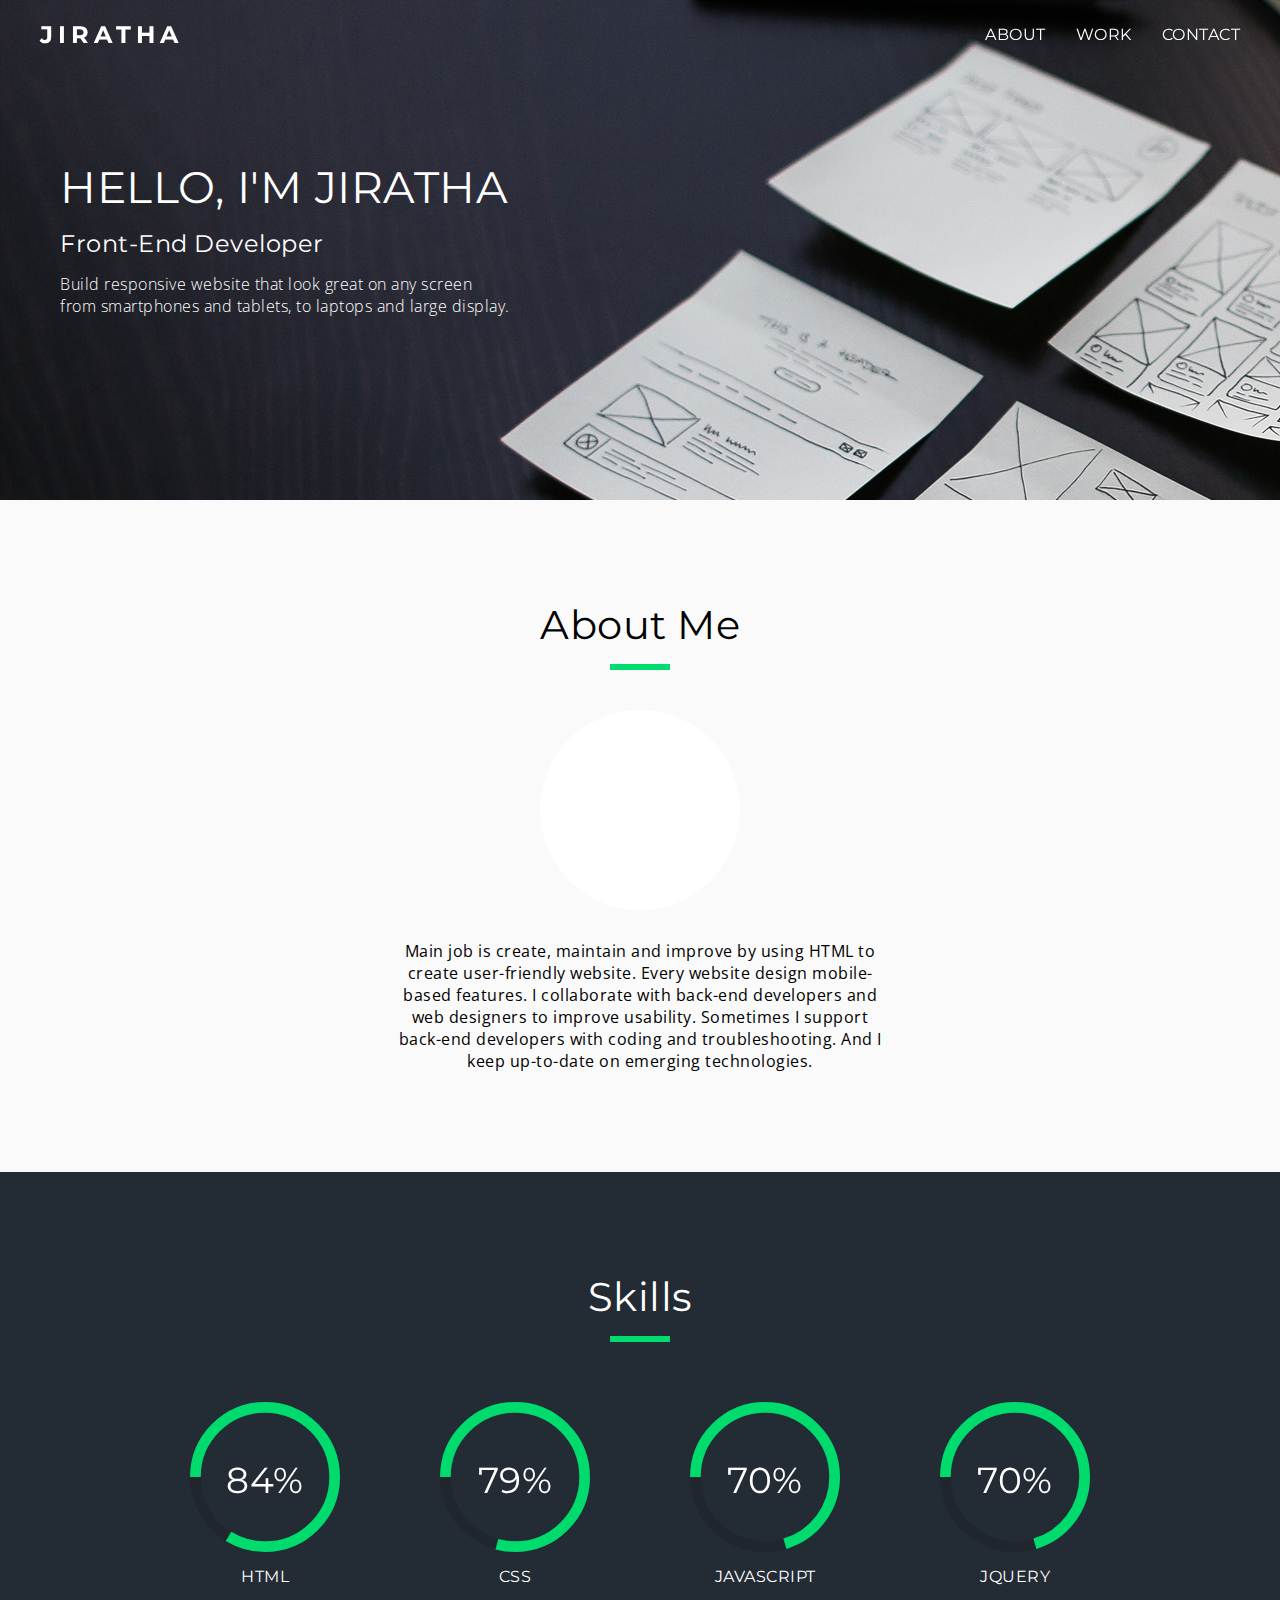
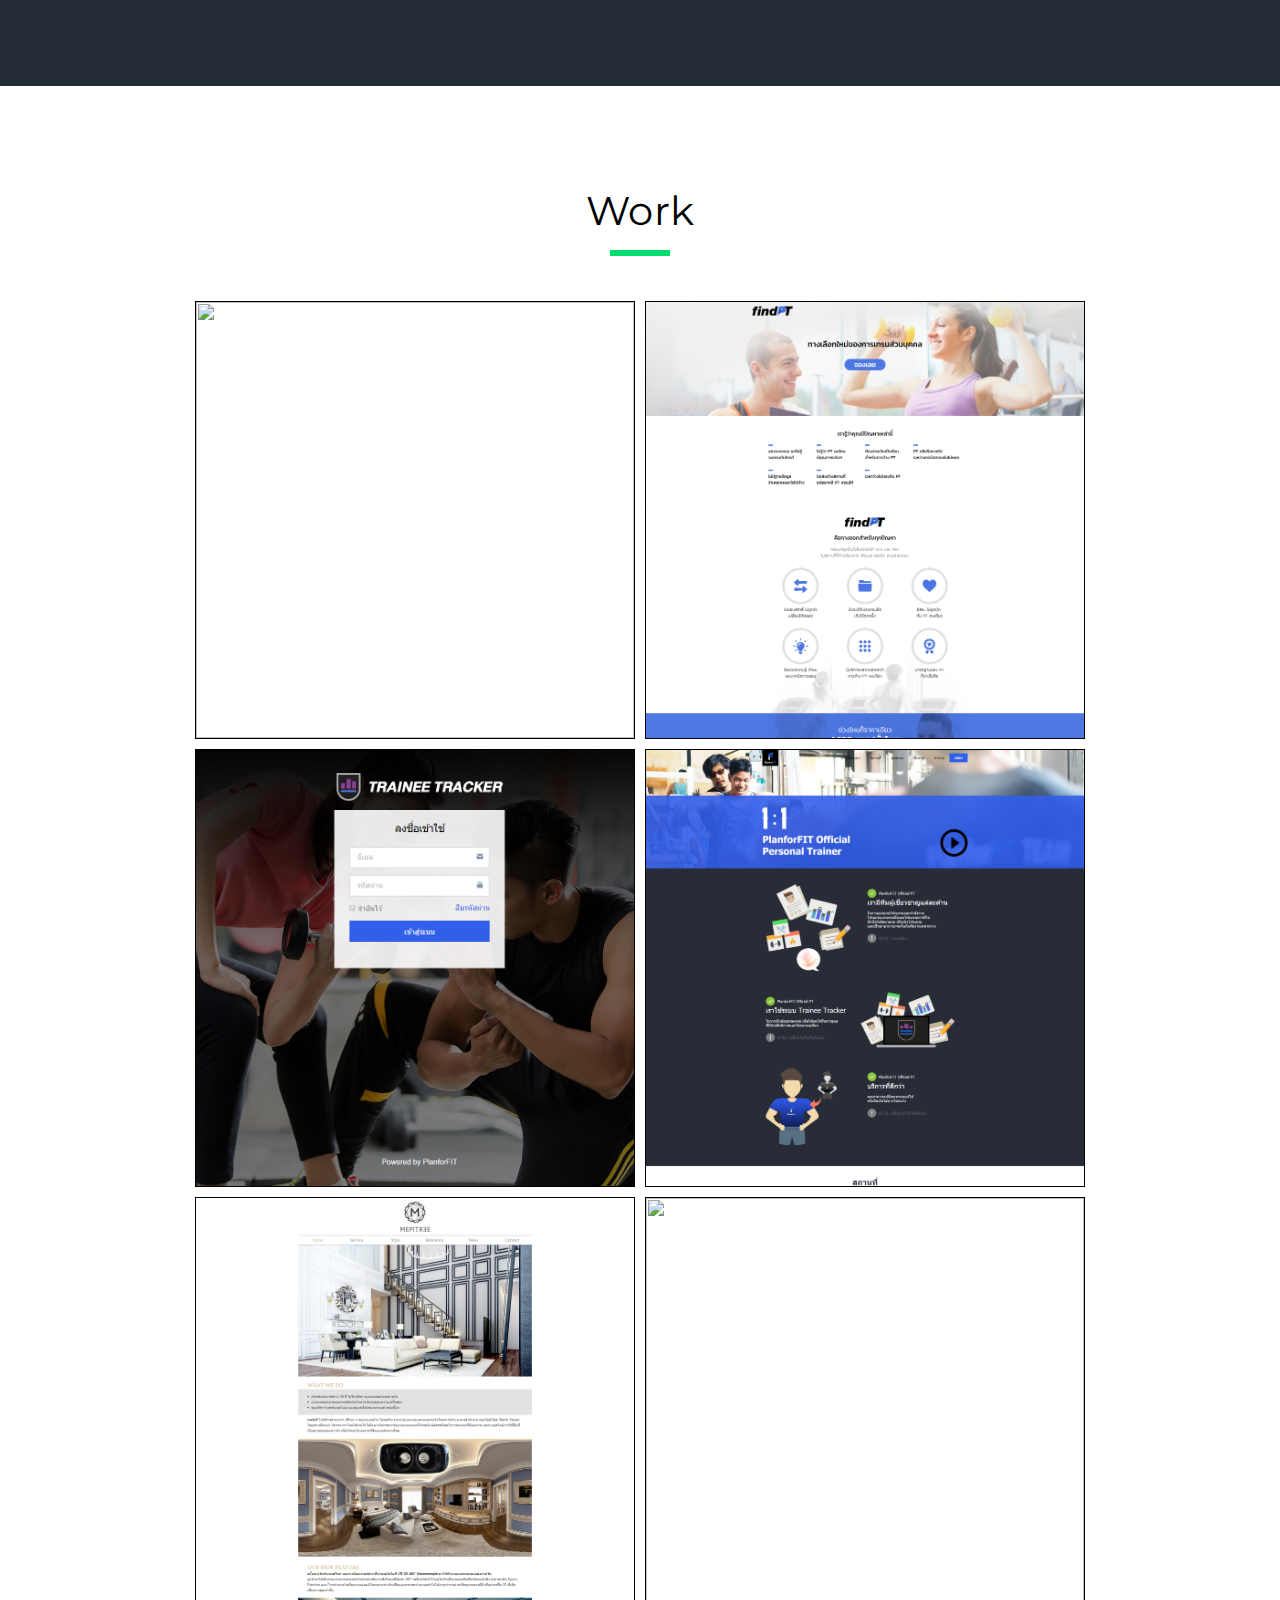
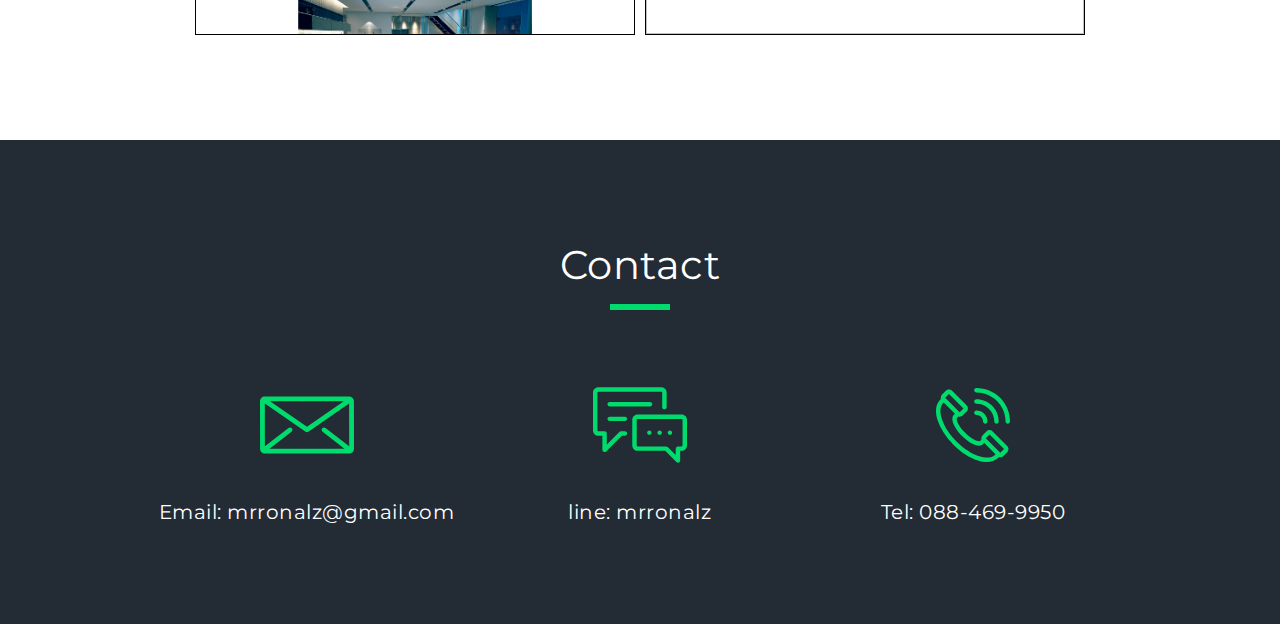
==== index.html @ 7ceb5a08 "Add Port" ====
<html>
 <head>
	<meta charset="utf-8">
	<link href="https://fonts.googleapis.com/css?family=Montserrat:400,700|Open+Sans:300,400" rel="stylesheet">
	<link rel="stylesheet" style href="css/style.css" />
	<link rel="stylesheet" style href="css/progress.css" />
	<link rel="stylesheet" style href="css/responsive.css" />
 </head>

 <body>
	 <div>
		 <div class="header"> <a class="logo">Jiratha</a>
			 <ul class="nav">
				 <li><a id="aboutlink">About</a></li>
				 <li><a id="worklink">Work</a></li>
				 <li><a>Contact</a></li>
			 </ul>
			 <div class="burgermenu" data-menu="8">
				 <div class="icon-E"></div>
				 <div class="icon-X"></div>
			 </div>
		 </div>

		 <div class="intro">
			 <h1>Hello, I'm Jiratha</h1>
			 <h2>Front-End Developer</h2>
			 <p>Build responsive website that look great on any screen<br />from smartphones and tablets, to laptops and large display.</p>
		 </div>
		 <div id="about" class="about">
			 <div class="wrapper">
				 <h2>About Me</h2>
				 <div class="titleline"></div>
				 <div class="aboutpic"> <img src="img/me.jpg" /> </div>
				 <p> Main job is create, maintain and improve by using HTML to create user-friendly website. Every website design mobile-based features. I collaborate with back-end
					 developers and web designers to improve usability. Sometimes I support back-end developers with coding and troubleshooting. And I keep up-to-date on emerging
					 technologies. </p>
			 </div>
		 </div>
		 <div class="skill">
			 <div class="wrapper">
				 <h2>Skills</h2>
				 <div class="titleline"></div>
				 <div class="third circle html"> <strong></strong>
					 <p>HTML</p>
				 </div>
				 <div class="third circle css"> <strong></strong>
					 <p>CSS</p>
				 </div>
				 <div class="third circle javascript"> <strong></strong>
					 <p>Javascript</p>
				 </div>
				 <div class="third circle jquery"> <strong></strong>
					 <p>jQuery</p>
				 </div>
			 </div>
		 </div>
		 <div id="work" class="work">
			 <div class="wrapper">
				 <h2>Work</h2>
				 <div class="titleline"></div>
				 <div class="groupwork">
					 <a href="60dayschallenge.html">
						 <div class="workbox"> <img src="img/work/banner-60daychallenge.png" />
							 <div class="workcaption">
								 <div class="blur"></div>
								 <p>60 Days Challenge</p>
							 </div>
						 </div>
					 </a>
					 <a href="findpt.html">
						 <div class="workbox"> <img src="img/work/banner-findpt.png" />
							 <div class="workcaption">
								 <div class="blur"></div>
								 <p>findPT</p>
							 </div>
						 </div>
					 </a>
					 <a href="traineetracker.html">
						 <div class="workbox"> <img id="traineetracker" src="img/work/banner-traineetracker.png" style="height: 440px; width: auto; margin-left: -50%;" />
							 <div class="workcaption">
								 <div class="blur"></div>
								 <p>TRAINEE TRACKER</p>
							 </div>
						 </div>
					 </a>
					 <a href="traineetracker.html">
						 <div class="workbox"> <img src="img/work/banner-pt.png" />
							 <div class="workcaption">
								 <div class="blur"></div>
								 <p>Official PT</p>
							 </div>
						 </div>
					 </a>
					 <a href="mepitree.html">
						 <div class="workbox"> <img src="img/work/banner-mepitree.png" />
							 <div class="workcaption">
								 <div class="blur"></div>
								 <p>MEPITREE</p>
							 </div>
						 </div>
					 </a>
					 <a href="silverqueentravel.html">
						 <div class="workbox"> <img src="img/work/banner-silverqueentravel.png" />
							 <div class="workcaption">
								 <div class="blur"></div>
								 <p>Silver Queen Travel</p>
							 </div>
						 </div>
					 </a>
				 </div>
			 </div>
		 </div>
		 <div class="contact">
			 <div class="wrapper">
				 <h2>Contact</h2>
				 <div class="titleline"></div>
				 <div class="contctgroup">
					 <div class="contactbox"> <svg version="1.1" id="Layer_1" xmlns="http://www.w3.org/2000/svg" xmlns:xlink="http://www.w3.org/1999/xlink" x="0px" y="0px" viewBox="0 0 512.001 512.001"
							 style="enable-background:new 0 0 512.001 512.001;" xml:space="preserve"><g><g><path d="M511.646,126.634c-0.021-14.449-11.782-26.189-26.227-26.189c-0.012,0-0.024,0-0.034,0L26.19,101.076c-7.005,0.009-13.588,2.746-18.535,7.706C2.709,113.743-0.009,120.334,0,127.337l0.355,258.029c0.009,7.005,2.746,13.588,7.706,18.535c4.951,4.938,11.526,7.655,18.519,7.655c0.012,0,0.025,0,0.035,0l459.194-0.631c14.458-0.02,26.207-11.799,26.19-26.261L511.646,126.634z M456.611,126.71L256.02,266.154L55.04,127.262L456.611,126.71z M340.846,292.471l118.971,92.265l-407.972,0.56l119.696-92.825c5.722-4.439,6.764-12.675,2.326-18.399c-4.439-5.722-12.675-6.764-18.399-2.326L26.561,371.715l-0.32-232.475l222.344,153.657c2.244,1.551,4.849,2.325,7.455,2.325c2.617,0,5.236-0.783,7.485-2.346l221.912-154.264l0.336,233.066l-128.856-99.931c-5.719-4.437-13.959-3.396-18.397,2.326C334.081,279.795,335.122,288.033,340.846,292.471z"/></g></g><g></g><g></g><g></g><g></g><g></g><g></g><g></g><g></g><g></g><g></g><g></g><g></g><g></g><g></g><g></g></svg>
						 <p>Email: mrronalz@gmail.com</p>
					 </div>
					 <div class="contactbox"> <svg version="1.1" id="Layer_1" xmlns="http://www.w3.org/2000/svg" xmlns:xlink="http://www.w3.org/1999/xlink" x="0px" y="0px" viewBox="0 0 511.999 511.999"
							 style="enable-background:new 0 0 511.999 511.999;" xml:space="preserve"><g><g><path d="M372.29,50.758H28.831C12.933,50.758,0,63.691,0,79.588v206.056c0,15.897,12.933,28.831,28.831,28.831h22.271v76.71c0,4.884,2.942,9.289,7.456,11.159c1.494,0.62,3.064,0.92,4.62,0.92c3.144,0,6.232-1.228,8.543-3.538l85.251-85.25h17.104c6.671,0,12.078-5.407,12.078-12.078c0-6.672-5.409-12.079-12.078-12.079c0,0-22.69,0.016-22.927,0.04c-2.812,0.191-5.572,1.349-7.722,3.498l-68.169,68.169c0,0-0.021-60.392-0.06-60.705c-0.545-6.166-5.717-11.002-12.024-11.002H28.831c-2.578,0-4.674-2.097-4.674-4.674V79.588c0-2.578,2.097-4.674,4.674-4.674H372.29c2.578,0,4.674,2.097,4.674,4.674v79.055c0,6.671,5.409,12.078,12.078,12.078s12.078-5.407,12.078-12.078V79.588C401.12,63.691,388.187,50.758,372.29,50.758z"/></g></g><g><g><path d="M483.169,198.492H242.754c-15.897,0-28.831,12.933-28.831,28.831v140.57c0,15.897,12.933,28.831,28.831,28.831h150.514l60.98,60.98c2.311,2.311,5.4,3.538,8.543,3.538c1.556,0,3.126-0.301,4.62-0.92c4.512-1.87,7.456-6.273,7.456-11.159v-52.44h8.301c15.897,0,28.831-12.933,28.831-28.831V227.322C512,211.425,499.067,198.492,483.169,198.492z M487.844,367.893c0,2.577-2.097,4.674-4.674,4.674h-20.376c-6.356,0-11.554,4.912-12.031,11.147c-0.031,0.264-0.051,36.29-0.051,36.29l-43.854-43.855c-0.046-0.046-0.094-0.089-0.14-0.135c-0.172-0.168-0.335-0.314-0.489-0.445c-2.126-1.864-4.903-3.003-7.951-3.003H242.754c-2.578,0-4.674-2.097-4.674-4.674v-140.57c0-2.578,2.097-4.674,4.674-4.674h240.416c2.577,0,4.674,2.097,4.674,4.674V367.893z"/></g></g><g><g><path d="M362.964,285.53c-6.667,0-12.078,5.411-12.078,12.078c0,6.667,5.411,12.078,12.078,12.078c6.668,0,12.078-5.411,12.078-12.078C375.042,290.941,369.631,285.53,362.964,285.53z"/></g></g><g><g><path d="M310.472,130.611c0,0-219.822,0-219.822,0c-6.67,0-12.078,5.407-12.078,12.078s5.409,12.078,12.078,12.078h219.822c6.67,0,12.078-5.407,12.078-12.078S317.142,130.611,310.472,130.611z"/></g></g><g><g><path d="M174.075,210.465H90.65c-6.67,0-12.078,5.407-12.078,12.078c0,6.671,5.409,12.078,12.078,12.078h83.425c6.671,0,12.078-5.407,12.078-12.078S180.745,210.465,174.075,210.465z"/></g></g><g><g><path d="M306.837,285.53c-6.666,0-12.078,5.411-12.078,12.078c0,6.667,5.412,12.078,12.078,12.078c6.668,0,12.078-5.411,12.078-12.078C318.915,290.941,313.505,285.53,306.837,285.53z"/></g></g><g><g><path d="M419.079,285.53c-6.667,0-12.078,5.411-12.078,12.078c0,6.667,5.411,12.078,12.078,12.078c6.668,0,12.078-5.411,12.078-12.078C431.157,290.941,425.746,285.53,419.079,285.53z"/></g></g><g></g><g></g><g></g><g></g><g></g><g></g><g></g><g></g><g></g><g></g><g></g><g></g><g></g><g></g><g></g></svg>
						 <p>line: mrronalz</p>
					 </div>
					 <div class="contactbox"> <svg version="1.1" id="Layer_1" xmlns="http://www.w3.org/2000/svg" xmlns:xlink="http://www.w3.org/1999/xlink" x="0px" y="0px" viewBox="0 0 512 512" style="enable-background:new 0 0 512 512;"
							 xml:space="preserve"><g><g><path d="M492.557,400.56L392.234,300.238c-11.976-11.975-31.458-11.975-43.435,0l-26.088,26.088c-8.174,8.174-10.758,19.845-7.773,30.241l-9.843,9.843c-0.003,0.003-0.005,0.005-0.008,0.008c-6.99,6.998-50.523-3.741-103.145-56.363c-52.614-52.613-63.356-96.139-56.366-103.142c0-0.002,0.002-0.002,0.002-0.002l9.852-9.851c2.781,0.799,5.651,1.207,8.523,1.207c7.865,0,15.729-2.993,21.718-8.98l26.088-26.088c11.975-11.975,11.975-31.458,0-43.434L111.436,19.441c-5.8-5.8-13.513-8.994-21.716-8.994c-8.205,0-15.915,3.196-21.716,8.994l-26.09,26.09c-8.174,8.174-10.758,19.846-7.773,30.241c0,0-8.344,8.424-8.759,8.956c-27.753,30.849-32.96,79.418-14.561,137.487c18.017,56.857,56.857,117.088,109.367,169.595c52.508,52.508,112.739,91.348,169.596,109.367C312.624,508.414,333.991,512,353.394,512c31.813,0,58.337-9.648,77.35-28.66l5.474-5.474c2.74,0.788,5.602,1.213,8.532,1.213c8.205,0,15.917-3.196,21.716-8.994l26.09-26.09C504.531,432.02,504.531,412.536,492.557,400.56z M89.72,41.157l100.324,100.325l-26.074,26.102c0,0-0.005-0.005-0.014-0.014l-0.375-0.375l-49.787-49.787L63.631,67.247L89.72,41.157z M409.029,461.623c-0.002,0.002-0.003,0.003-0.005,0.005c-22.094,22.091-61.146,25.74-109.961,10.27c-52.252-16.558-108.065-52.714-157.156-101.806C92.814,321,56.658,265.189,40.101,212.936c-15.47-48.817-11.821-87.87,10.275-109.967l0.002-0.002l2.77-2.77l77.857,77.856l-7.141,7.141c-0.005,0.005-0.009,0.011-0.015,0.017c-29.585,29.622,5.963,96.147,56.378,146.562c37.734,37.734,84.493,67.14,118.051,67.14c11.284,0,21.076-3.325,28.528-10.778c0.003-0.003,0.005-0.005,0.008-0.008l7.133-7.133l77.857,77.856L409.029,461.623z M444.752,448.368L344.428,348.044l26.088-26.088L470.84,422.278C470.84,422.278,444.761,448.377,444.752,448.368z"/></g></g><g><g><path d="M388.818,123.184c-29.209-29.209-68.042-45.294-109.344-45.293c-8.481,0-15.356,6.875-15.356,15.356c0,8.481,6.876,15.356,15.356,15.356c33.1-0.002,64.219,12.89,87.628,36.297c23.406,23.406,36.295,54.525,36.294,87.624c0,8.481,6.875,15.358,15.356,15.358c8.48,0,15.356-6.875,15.356-15.354C434.109,191.224,418.023,152.393,388.818,123.184z"/></g></g><g><g><path d="M443.895,68.107C399.972,24.186,341.578-0.002,279.468,0c-8.481,0-15.356,6.876-15.356,15.356c0,8.481,6.876,15.356,15.356,15.356c53.907-0.002,104.588,20.992,142.709,59.111c38.118,38.118,59.111,88.799,59.11,142.706c0,8.481,6.875,15.356,15.356,15.356c8.48,0,15.356-6.875,15.356-15.354C512.001,170.419,487.813,112.027,443.895,68.107z"/></g></g><g><g><path d="M333.737,178.26c-14.706-14.706-33.465-22.477-54.256-22.477c0,0-0.005,0-0.006,0c-8.481,0.002-15.356,6.876-15.354,15.358c0.002,8.481,6.878,15.356,15.358,15.354c0.002,0,0.003,0,0.005,0c12.644,0,23.593,4.536,32.539,13.481c8.819,8.82,13.481,20.075,13.479,32.544c-0.002,8.481,6.875,15.356,15.354,15.358h0.002c8.481,0,15.354-6.875,15.356-15.354C356.215,211.732,348.444,192.968,333.737,178.26z"/></g></g><g></g><g></g><g></g><g></g><g></g><g></g><g></g><g></g><g></g><g></g><g></g><g></g><g></g><g></g><g></g></svg>
						 <p>Tel: 088-469-9950</p>
					 </div>
				 </div>
			 </div>
		 </div>
	 </div>
 </body>
 <script src="https://ajax.googleapis.com/ajax/libs/jquery/3.1.0/jquery.min.js"></script>
 <script src="js/function.js"></script>
 <script src="js/circle-progress.js"></script>
 <script>
 $('.html.circle').circleProgress({
	 value: 0.95,
 }).on('circle-animation-progress', function(event, progress, stepValue) {
	 $(this).find('strong').text(String(stepValue.toFixed(2)).substr(2) + '%');
 });
 $('.css.circle').circleProgress({
	 value: 0.90,
 }).on('circle-animation-progress', function(event, progress, stepValue) {
	 $(this).find('strong').text(String(stepValue.toFixed(2)).substr(2) + '%');
 });
 $('.javascript.circle').circleProgress({
	 value: 0.80,
 }).on('circle-animation-progress', function(event, progress, stepValue) {
	 $(this).find('strong').text(String(stepValue.toFixed(2)).substr(2) + '%');
 });
 $('.jquery.circle').circleProgress({
	 value: 0.80,
 }).on('circle-animation-progress', function(event, progress, stepValue) {
	 $(this).find('strong').text(String(stepValue.toFixed(2)).substr(2) + '%');
 });

 </script>

</html>
---- css/style.css ----
* { box-sizing: border-box; padding: 0; margin: 0; }
body { font-family: 'Montserrat', 'Open Sans'; font-size: 16px; letter-spacing: 0.5; }
h1 , h2 , h3 , b , strong { font-weight: normal; }

.header { padding: 20px 40px; position: fixed; width: 100%; color: #ffffff; background-color: transparent; border-bottom: 1px solid rgba(255,255,255,0); transition: all 0.3s; z-index: 999; }
.header.scroll { border-bottom: 1px solid; background-color: #ffffff; color: #000000; }
.header.scroll a { color: #000000; }
.nav { float: right; }
.nav li { float: left; list-style: none; margin-left: 30px; text-transform: uppercase; line-height: 29px; }
.nav a { text-decoration: none; color: #ffffff; cursor: pointer; }
.logo { text-transform: uppercase; font-size: 24px; letter-spacing: 5px; font-weight: 700; }

.contentpage .header { color: #000000; }

.wrapper { max-width: 1000px; margin: 0 auto; overflow: hidden; }
.titleline { background-color: #00db6e; width: 60px; height: 6px; display: block; margin: 0 auto; margin-top: 15px; margin-bottom: 40px; }

.intro { background-image: url(../img/intro.jpg); height: 500px; padding: 100px 60px; color: #ffffff; }
.intro h1 { text-transform: uppercase; font-size: 44px; margin-top: 60px; }
.intro h2 { margin-top: 15px; }
.intro p { font-family: 'Open Sans'; font-weight: 300; margin-top: 15px; }

.about { background-color: #fafafa; padding: 100px 40px; overflow: hidden; }
.about h2 { font-size: 40px; text-align: center; }
.about img { height: 200px; position: absolute; left: -38px; opacity: 0; }
.about .aboutpic { width: 200px; height: 200px; border-radius: 50%; overflow: hidden; margin: 0 auto; display: block; position: relative; background-color: #ffffff; }
.about p { max-width: 500px; margin: 0 auto; margin-top: 30px; font-family: 'Open Sans'; text-align: center; }

.skill { background-color: #232b34; padding: 100px 40px; overflow: hidden; color: #ffffff; }
.skill h2 { font-size: 40px; text-align: center; }
.skill .circle { width: 25%; float: left; margin: 0; margin-top: 20px; }
.skill .circle strong { top: 58px; font-size: 36px; }
.skill .circle p { margin-top: 15px; text-transform: uppercase; }

.work { padding: 100px 40px; overflow: hidden; }
.work .wrapper { max-width: 900px; }
.work h2 { font-size: 40px; text-align: center; }
.work .groupwork { overflow: hidden; }
.work .groupwork a { display: block; width: 50%; float: left; padding: 5px; }
.work .workbox { border: 1px solid #000000; position: relative; overflow: hidden; }
.work .workbox img { width: 100%; }
.work .workbox:hover .workcaption { opacity: 1; }
.workcaption { transition: opacity 0.3s; opacity: 0; position: absolute; width: 100%; height: 100%; z-index: 1; top: 0; left: 0; }
.workcaption .blur { background-color: rgba(0,0,0,0.7); width: 100%; height: 100%; }
.workcaption p { font-size: 26px; font-weight: 700; text-align: center; position: absolute; width: 100%; height: 32px; top: 0; bottom: 0; margin: auto; color: #ffffff; text-transform: uppercase; }

.content { padding: 100px 0; padding-bottom: 60px; overflow: hidden; }
.content .contentimg { width: 50%; float: left; padding: 20px; }
.content .contentimg img { width: 100%; }
.content h2 { text-align: center; font-size: 40px; }
.content h3 { text-align: center; font-size: 30px; }
.content p { text-align: center; letter-spacing: 1px; margin-bottom: 20px;}
.content a { color: #000000; text-decoration: none; }
.content svg { width: 20px; height: 20px; }


.contact { background-color: #232b34; padding: 100px 40px; overflow: hidden; color: #ffffff; }
.contact h2 { font-size: 40px; text-align: center; }
.contact svg { width: 150px; height: 150px; fill: #00db6e; }
.contact .contactbox:nth-child(1) svg { width: 94px; }
.contact .contactbox:nth-child(2) svg { padding: 0; width: 94px; }
.contact .contactbox:nth-child(3) svg { height: 150; width: 74px; margin: 0; padding: 0; }
.contact .contactbox { float: left; width: 33.33%; text-align: center; font-size: 20px; padding: 0 10px; }







.burgermenu {
  display: none;
  position: absolute;
  width: 40px;
  height: 40px;
  top: 14px;
  right: 40px;
  -webkit-transition-duration: 0.2s;
          transition-duration: 0.2s;
}
.burgermenu .icon-E {
  -webkit-transition-duration: 0.2s;
          transition-duration: 0.2s;
  position: absolute;
  height: 3px;
  width: 40px;
  top: 19px;
  background-color: #ffffff;
  -webkit-transform-origin: 0px 0px;
          transform-origin: 0px 0px;
  -webkit-transition-delay: 0.2s;
          transition-delay: 0.2s;
}
.burgermenu .icon-E:before {
  -webkit-transition-duration: 0.2s;
          transition-duration: 0.2s;
  position: absolute;
  width: 40px;
  height: 3px;
  background-color: #ffffff;
  content: "";
  top: -10px;
}
.burgermenu .icon-E:after {
  -webkit-transition-duration: 0.2s;
          transition-duration: 0.2s;
  position: absolute;
  width: 40px;
  height: 3px;
  background-color: #ffffff;
  content: "";
  top: 10px;
}
.burgermenu .icon-X {
  -webkit-transition-duration: 0.2s;
          transition-duration: 0.2s;
  position: absolute;
  height: 0px;
  width: 40px;
  top: 19px;
  background-color: #ffffff;
  -webkit-transform-origin: 0px 0px;
          transform-origin: 0px 0px;
  -webkit-transform: scaleY(0);
          transform: scaleY(0);
}
.burgermenu .icon-X:before {
  -webkit-transition-duration: 0.2s;
          transition-duration: 0.2s;
  position: absolute;
  width: 40px;
  height: 3px;
  background-color: #ffffff;
  content: "";
  top: -20px;
  -webkit-transform: rotateZ(45deg) scaleX(1) translate(14px, 14px);
          transform: rotateZ(45deg) scaleX(1) translate(14px, 14px);
}
.burgermenu .icon-X:after {
  -webkit-transition-duration: 0.2s;
          transition-duration: 0.2s;
  position: absolute;
  width: 40px;
  height: 3px;
  background-color: #ffffff;
  content: "";
  top: 20px;
  -webkit-transform: rotateZ(-45deg) scaleX(1) translate(14px, -14px);
          transform: rotateZ(-45deg) scaleX(1) translate(14px, -14px);
}
.burgermenu.open .icon-E {
  -webkit-transition-duration: 0.2s;
          transition-duration: 0.2s;
  -webkit-transform: scaleY(0);
          transform: scaleY(0);
  -webkit-transition-delay: 0s;
          transition-delay: 0s;
}
.burgermenu.open .icon-X {
  -webkit-transition: 0.2s;
  transition: 0.2s;
  -webkit-transition-delay: 0.2s;
          transition-delay: 0.2s;
  -webkit-transform: scaleY(1);
          transform: scaleY(1);
}
.burgermenu:hover {
  cursor: pointer;
}
---- css/progress.css ----
.new-tab-link {
  padding-right: 14px;
  background: url([data-uri]) no-repeat right center;
}

.page-title {
  font: 400 40px/1.5 Open Sans, sans-serif;
  text-align: center;
}

.circles {
  margin-bottom: -10px;
}

.circle {
  width: 100px;
  margin: 6px 6px 20px;
  display: inline-block;
  position: relative;
  text-align: center;
  line-height: 1.2;
}

.circle canvas {
  vertical-align: top;
}

.circle strong {
  position: absolute;
  top: 30px;
  left: 0;
  width: 100%;
  text-align: center;
  line-height: 40px;
  font-size: 30px;
}

.circle strong i {
  font-style: normal;
  font-size: 0.6em;
  font-weight: normal;
}

.circle span {
  display: block;
  color: #aaa;
  margin-top: 12px;
}

.install {
  display: inline-block;
}

.install a {
  display: block;
  width: auto;
  vertical-align: middle;
  padding: 6px 12px;
  line-height: 20px;
  background-color: #111;
  color: #fff;
  border-radius: 3px;
  text-decoration: none;
  margin: 5px auto;
  transition: all .3s;
}

.install code {
  padding: 6px 12px;
  display: block;
  background-color: #333333;
  border-radius: 4px;
  margin: 5px 0;
  white-space: nowrap;
}

.install a:hover {
  background-color: #222;
}

.credits {
  color: #aaa;
  position: fixed;
  left: 0;
  bottom: 0;
  width: 100%;
}

.credits img {
  margin-left: 4px;
  border-radius: 4px;
  vertical-align: middle;
}

@media (max-height: 600px), (max-width: 480px) {
  .credits {
    position: inherit;
  }
}
---- css/responsive.css ----
@media only screen and (max-width:999px) {
  .skill .circle { width: 50%; margin-top: 50px;}
  .skill .titleline { margin-bottom: 10px; }

  .work { padding: 100px 10px; }

  .skill ,
  .contact { padding: 100px 15px;}
}

@media only screen and (max-width:699px) {
.work .groupwork a { width: 100%; }

.contact .contactbox { width: 100%; margin-top: 15px; padding: 0; }
.contact .contactbox:nth-child(1) { margin-top: 0; }
}

@media only screen and (max-width:599px) {
.burgermenu { display: block; }
.nav { height: 0; overflow: hidden;  width: 100%; transition: height 0.3s;  }
.nav li:first-child { margin-top: 20px;  }
.nav li { float: none; width: 100%;  margin: 0; }
.nav a { padding: 15px; display: block; text-align: center; }
.header.open {  background-color: #ffffff; } 
.header.open a { color: #000000;  }
.header.open .nav { height: 197px;  }
.header.open .burgermenu .icon-E,
.header.open .burgermenu .icon-X:before,
.header.open .burgermenu .icon-X:after,
.header.open .burgermenu .icon-X { background-color: #000000;  }

.header.scroll .burgermenu .icon-E,
.header.scroll .burgermenu .icon-E:before,
.header.scroll .burgermenu .icon-E:after { background-color: #000000;  }
}

@media only screen and (max-width:499px) {
.skill .circle { width: 100%; }
}
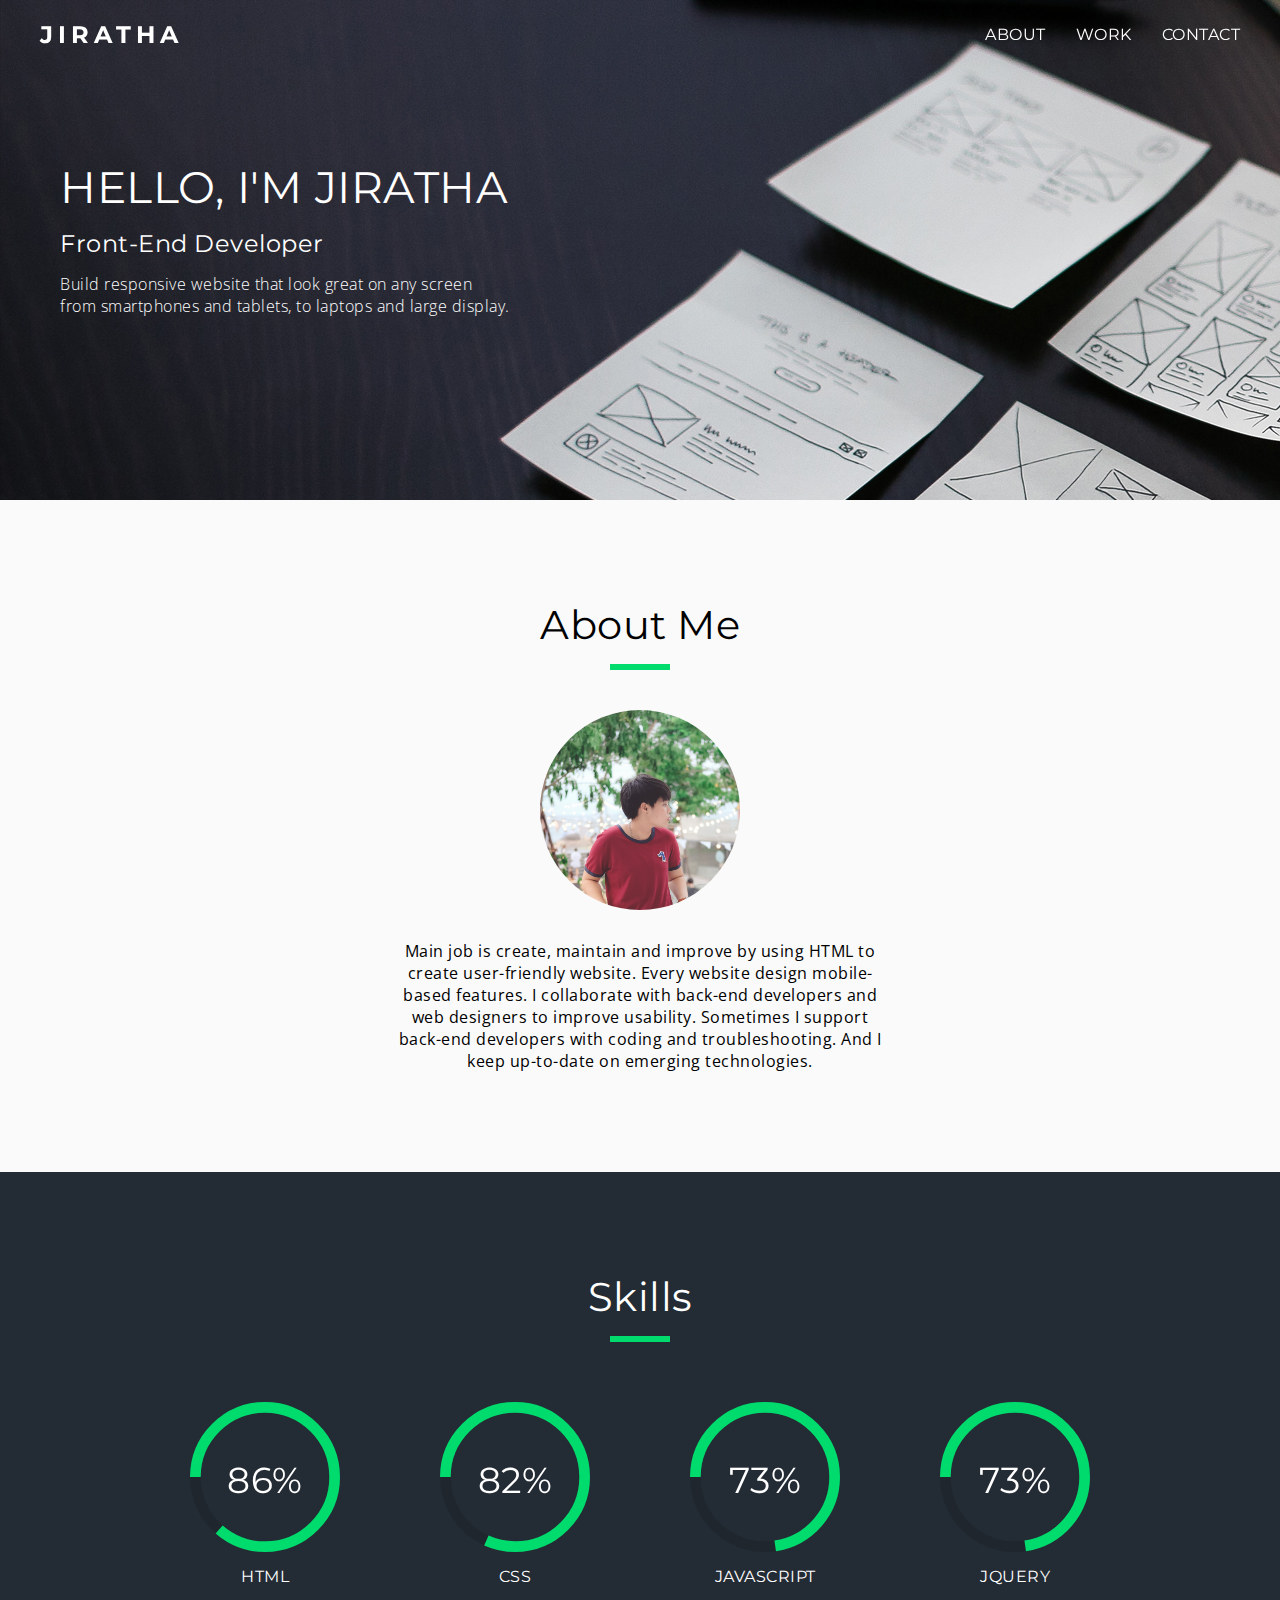
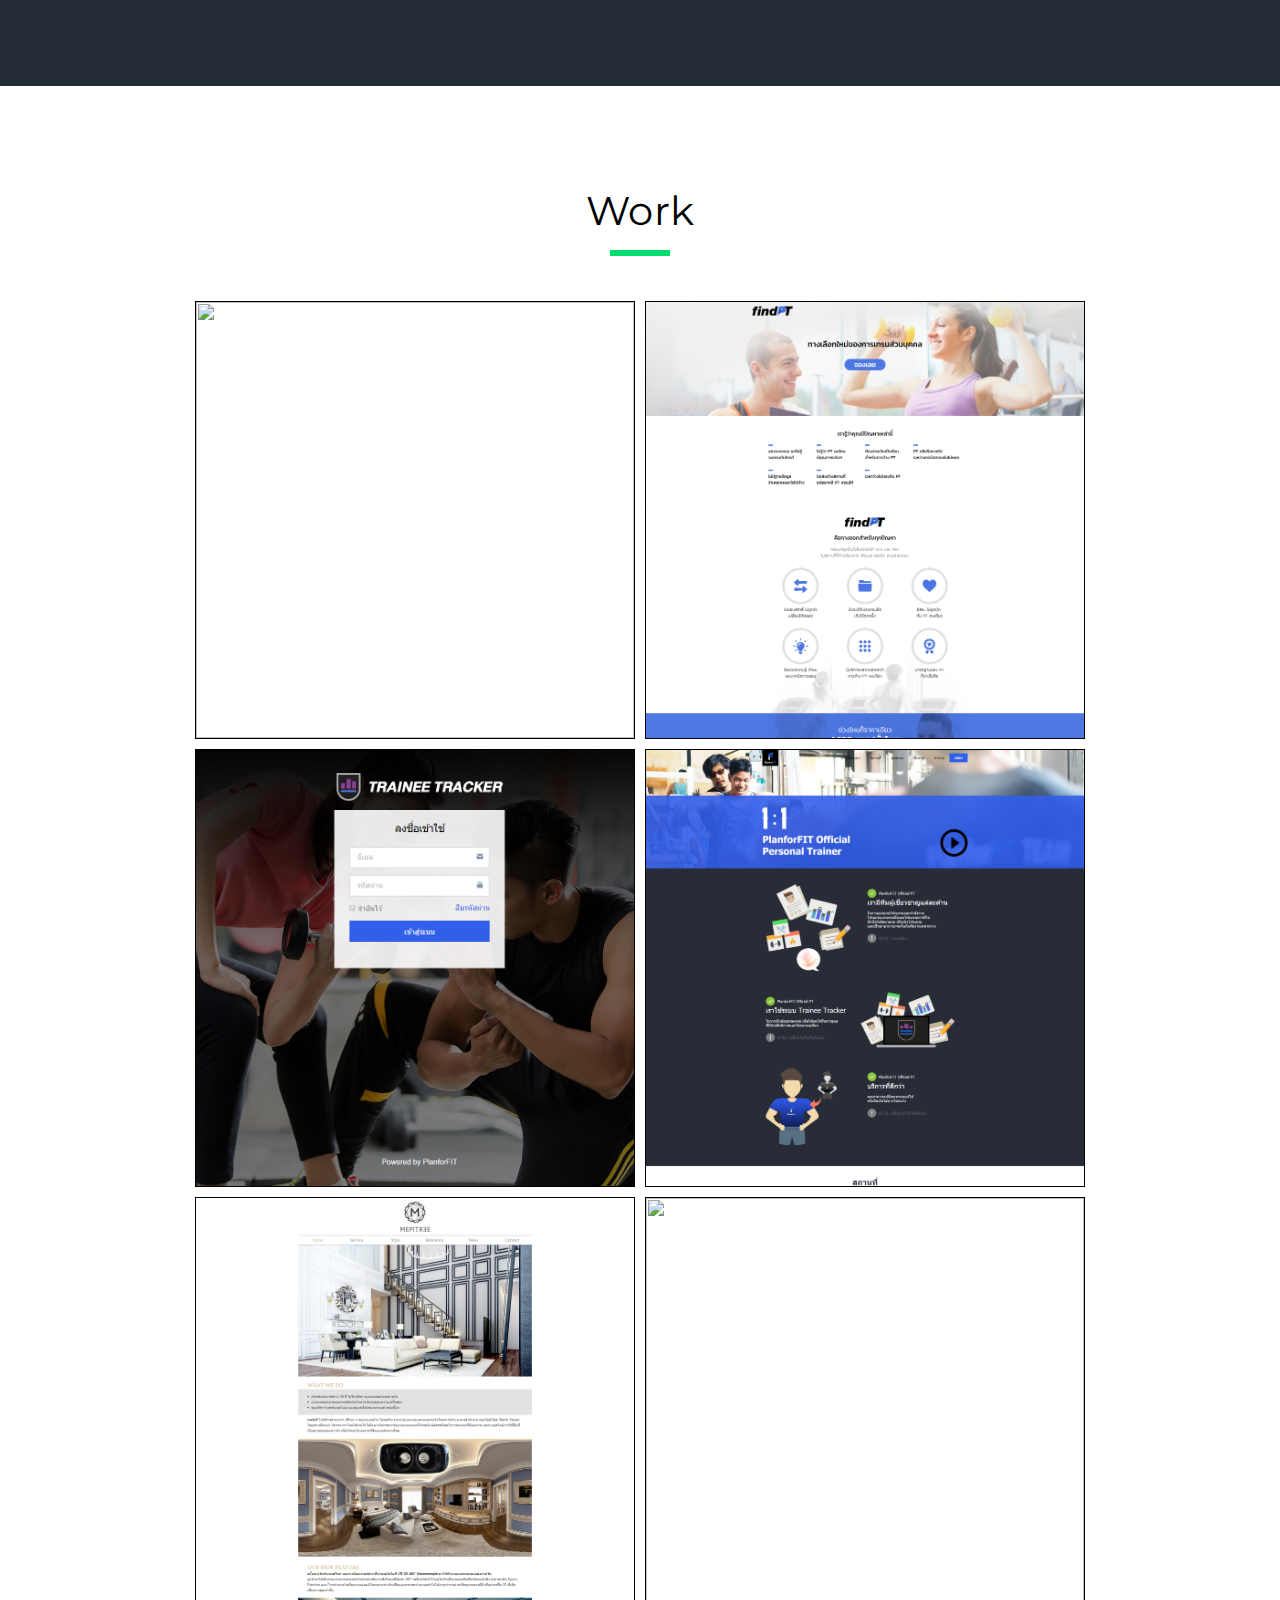
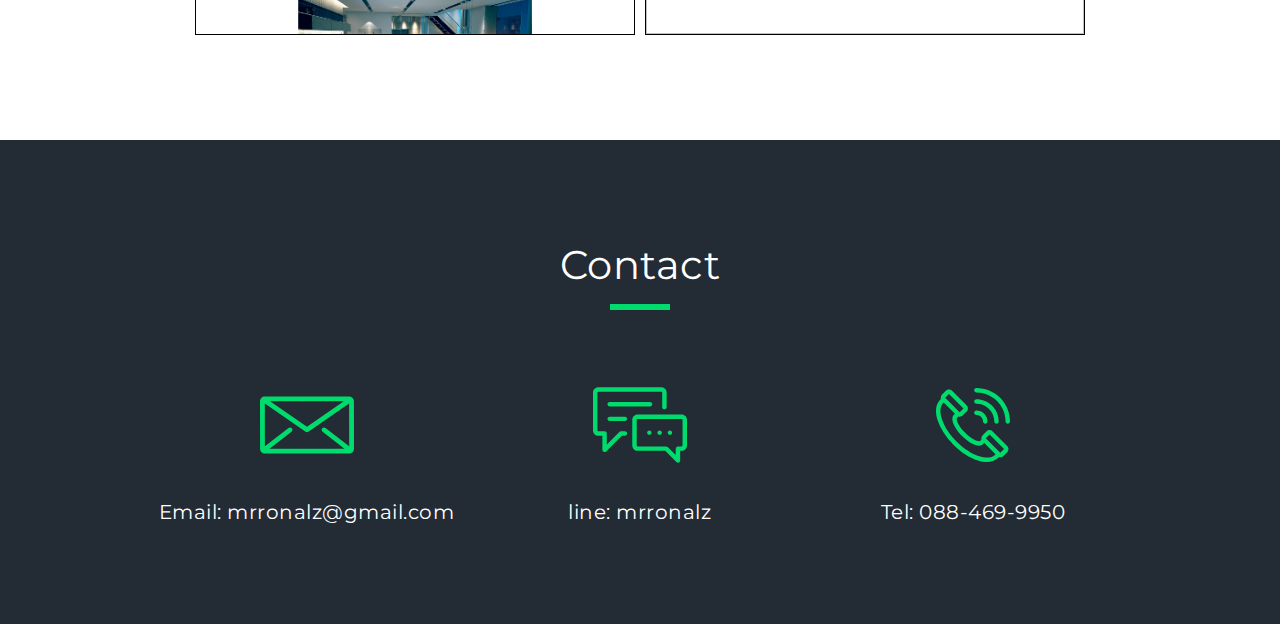
==== commit 1284ffc9: "Edit Link" ====
--- a/index.html
+++ b/index.html
@@ -13,7 +13,7 @@
 			 <ul class="nav">
 				 <li><a id="aboutlink">About</a></li>
 				 <li><a id="worklink">Work</a></li>
-				 <li><a>Contact</a></li>
+				 <li><a id="contactlink">Contact</a></li>
 			 </ul>
 			 <div class="burgermenu" data-menu="8">
 				 <div class="icon-E"></div>
@@ -110,7 +110,7 @@
 				 </div>
 			 </div>
 		 </div>
-		 <div class="contact">
+		 <div id="contact" class="contact">
 			 <div class="wrapper">
 				 <h2>Contact</h2>
 				 <div class="titleline"></div>
--- a/css/style.css
+++ b/css/style.css
@@ -9,6 +9,8 @@
 .nav li { float: left; list-style: none; margin-left: 30px; text-transform: uppercase; line-height: 29px; }
 .nav a { text-decoration: none; color: #ffffff; cursor: pointer; }
 .logo { text-transform: uppercase; font-size: 24px; letter-spacing: 5px; font-weight: 700; }
+
+.contentpage .nav a { color: #000000;  }
 
 .contentpage .header { color: #000000; }
 
@@ -22,7 +24,7 @@
 
 .about { background-color: #fafafa; padding: 100px 40px; overflow: hidden; }
 .about h2 { font-size: 40px; text-align: center; }
-.about img { height: 200px; position: absolute; left: -38px; opacity: 0; }
+.about img { height: 200px; position: absolute; left: -38px; }
 .about .aboutpic { width: 200px; height: 200px; border-radius: 50%; overflow: hidden; margin: 0 auto; display: block; position: relative; background-color: #ffffff; }
 .about p { max-width: 500px; margin: 0 auto; margin-top: 30px; font-family: 'Open Sans'; text-align: center; }
 
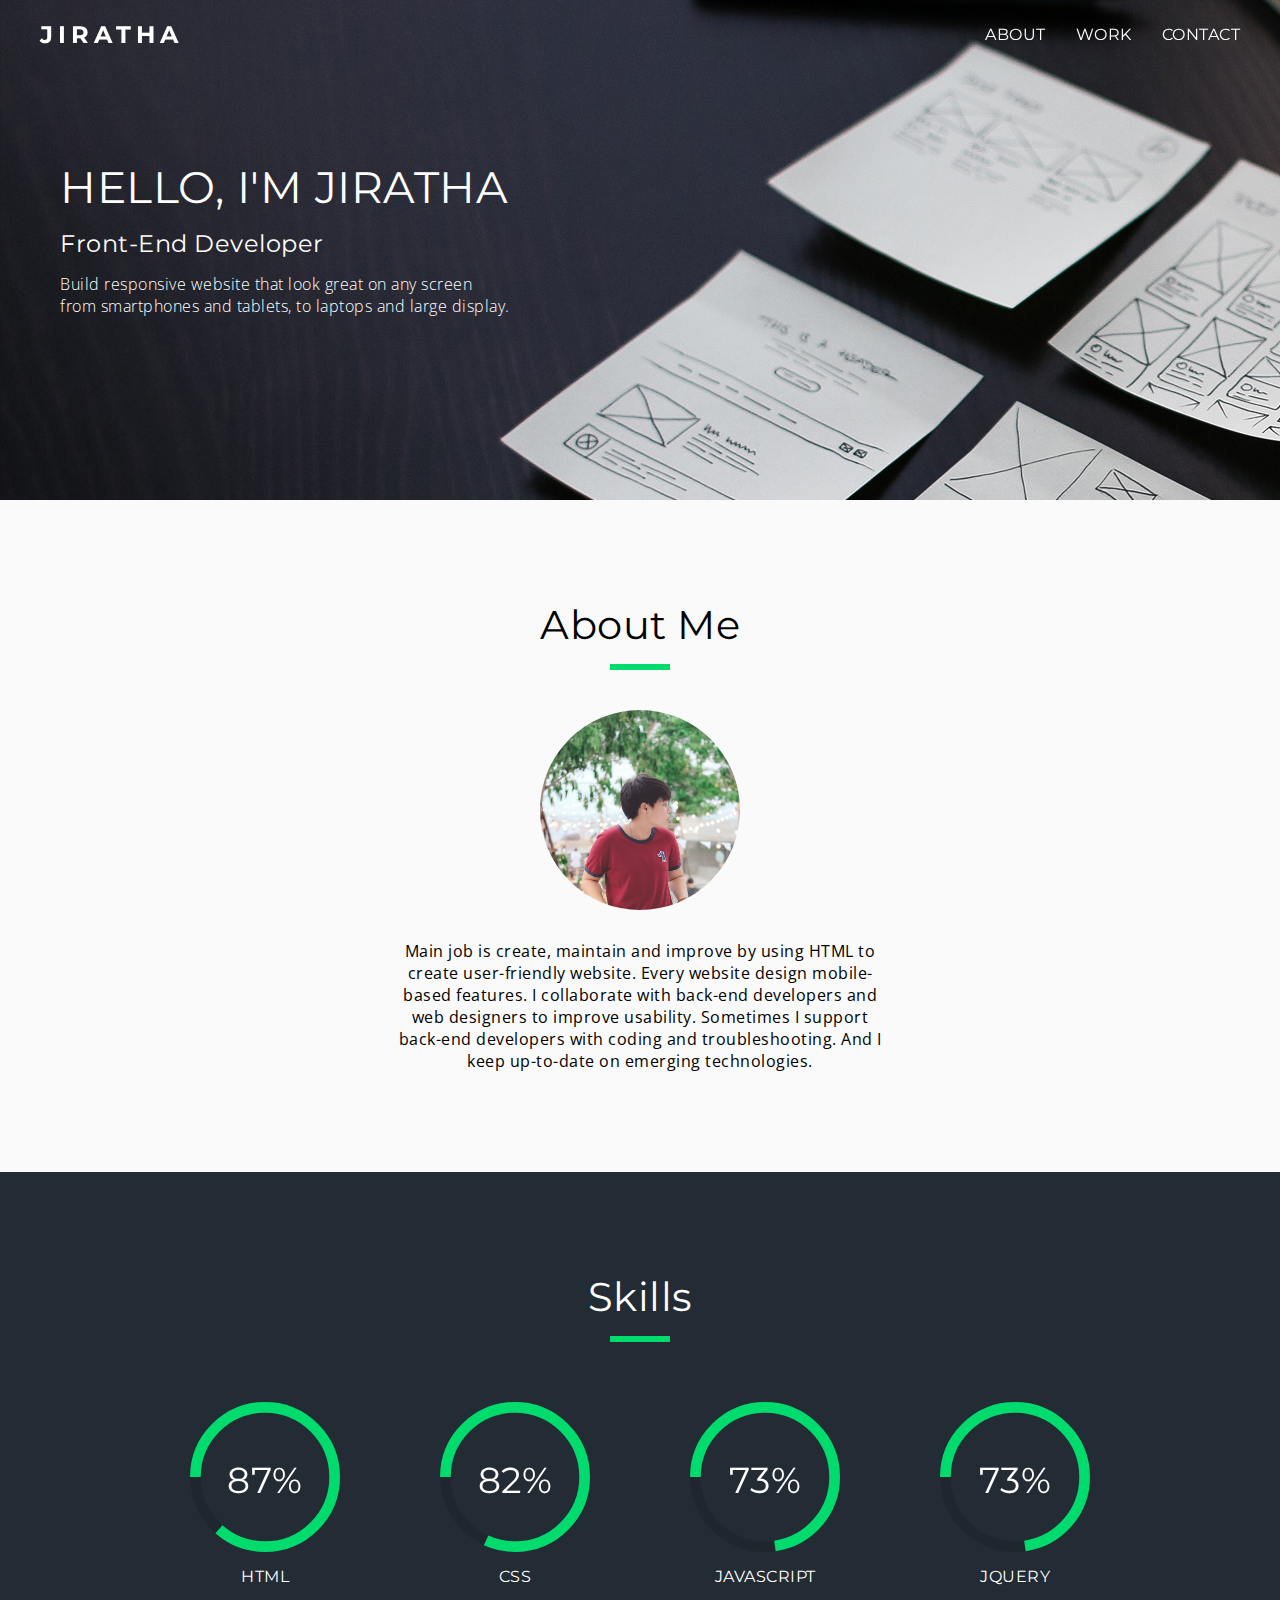
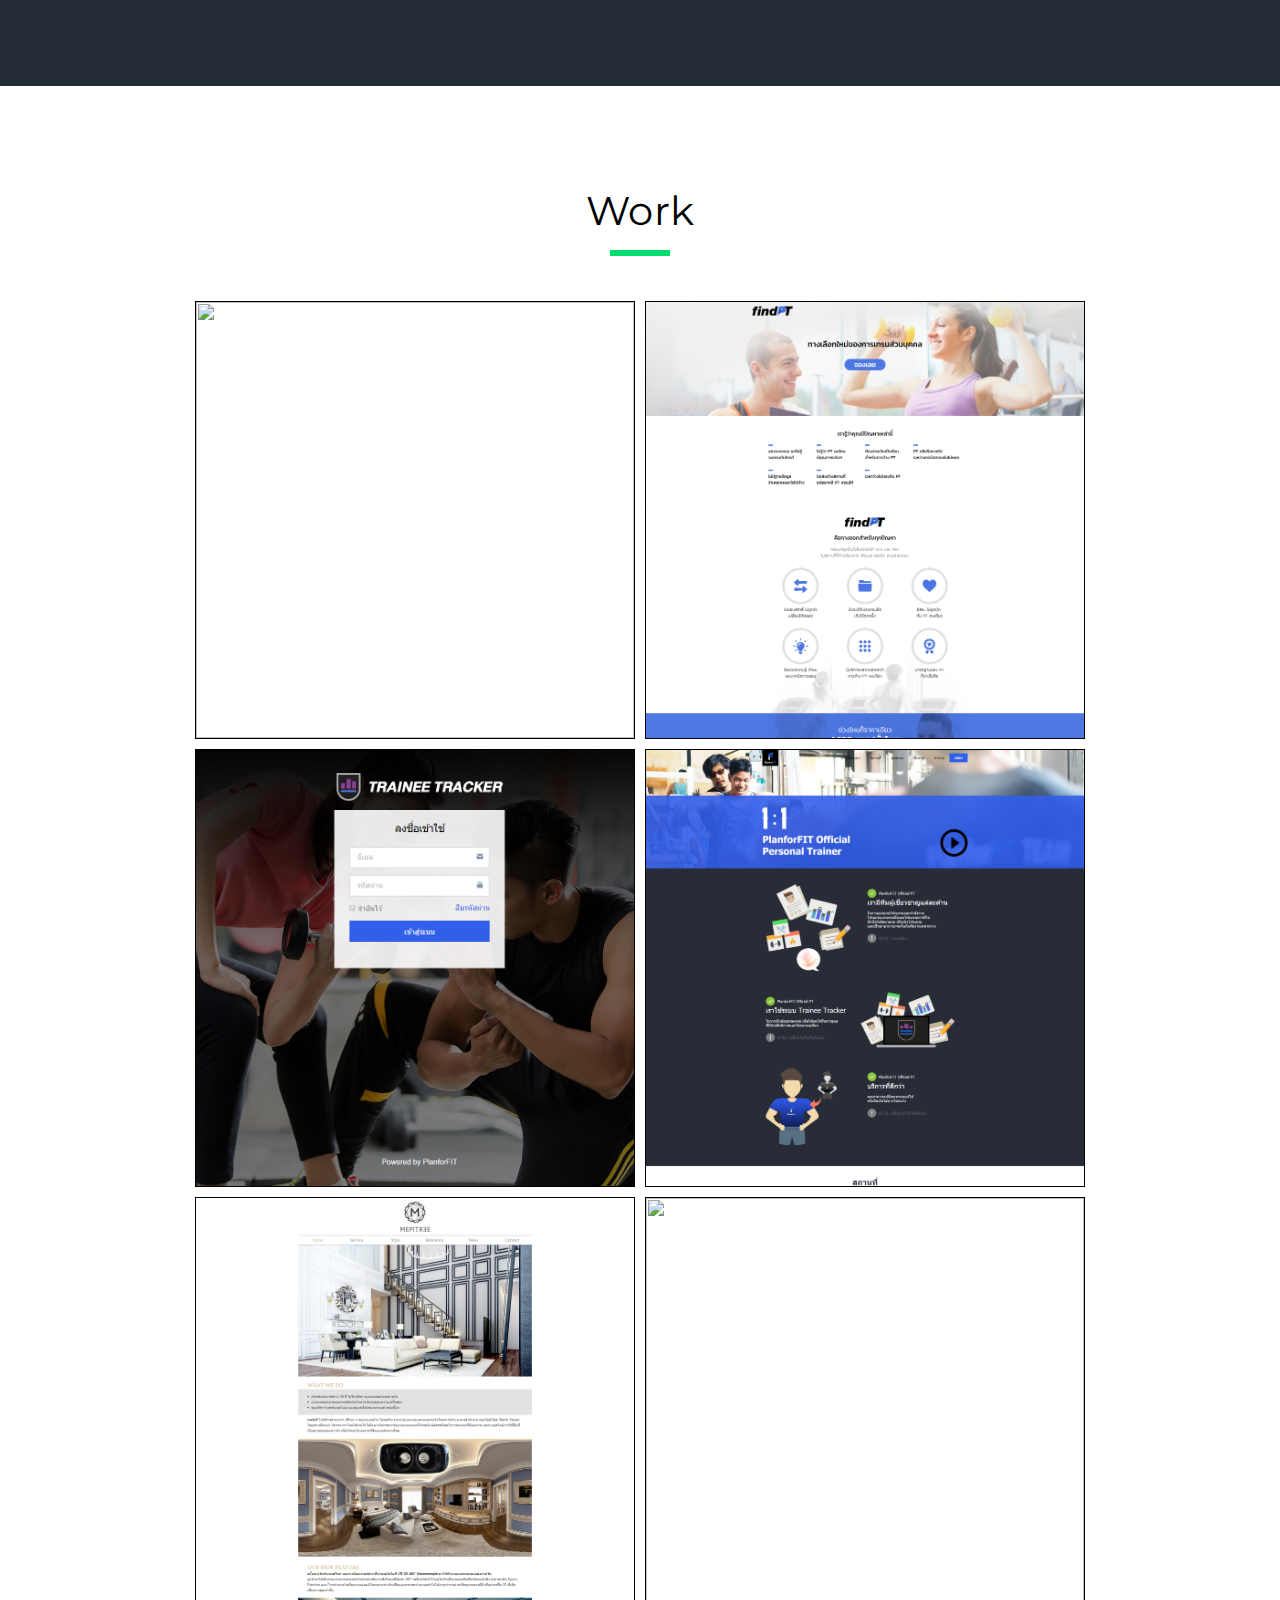
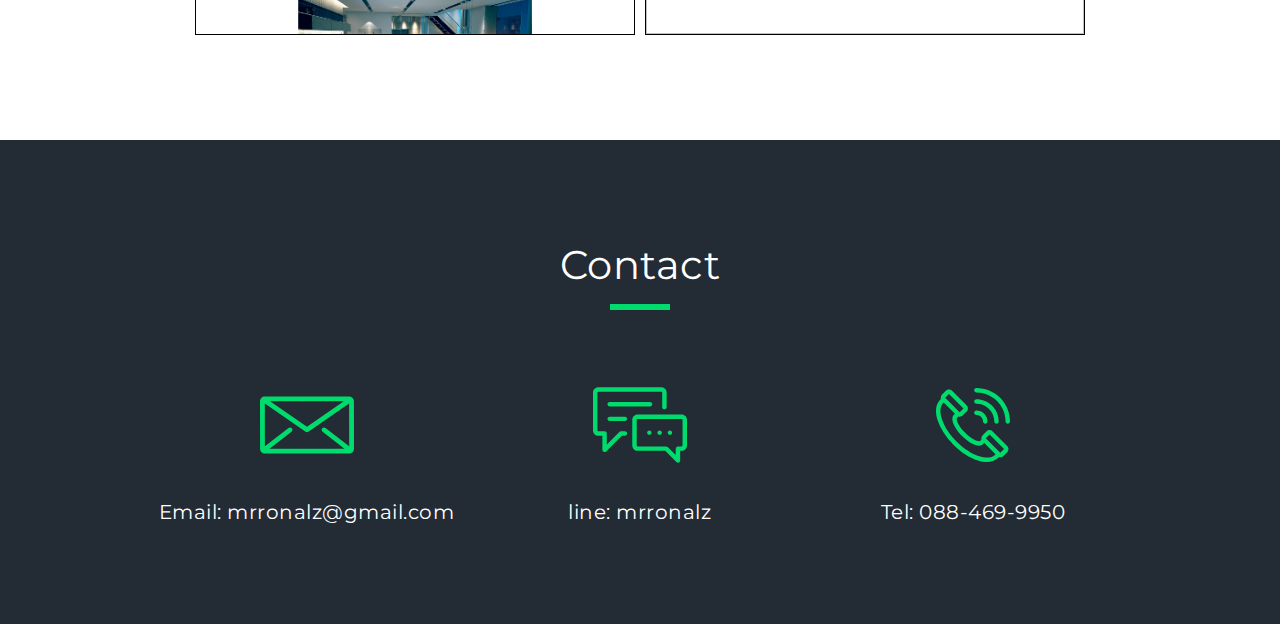
==== commit 9e7fefa5: "Add device scale" ====
--- a/index.html
+++ b/index.html
@@ -1,6 +1,7 @@
 <html>
  <head>
 	<meta charset="utf-8">
+	<meta name="viewport" content="width=device-width, initial-scale=1">
 	<link href="https://fonts.googleapis.com/css?family=Montserrat:400,700|Open+Sans:300,400" rel="stylesheet">
 	<link rel="stylesheet" style href="css/style.css" />
 	<link rel="stylesheet" style href="css/progress.css" />
